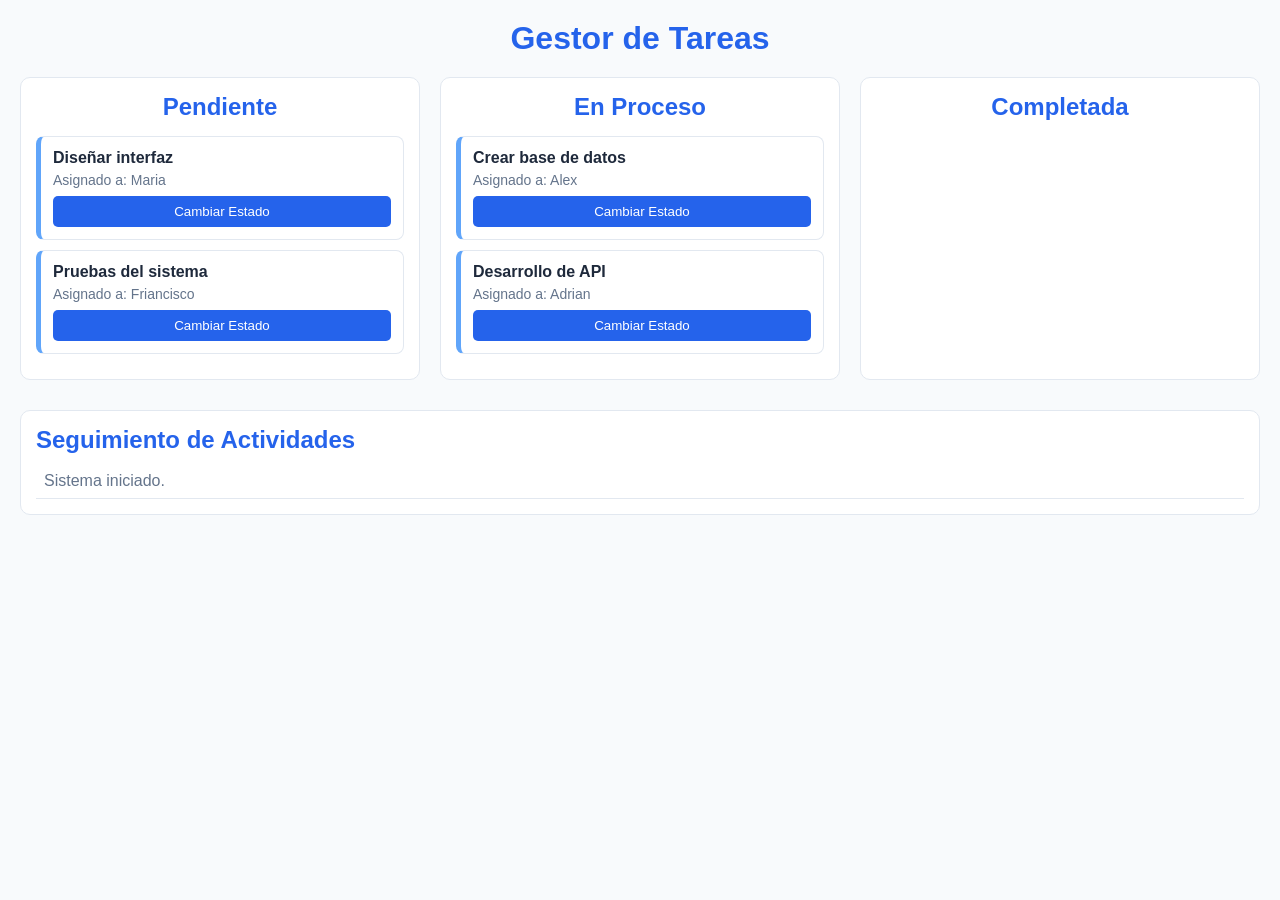
==== views/tasks.html @ fcf4d75a "feat:Implementacion de la estructura de la interfaz de tareas" ====
<!DOCTYPE html>
<html lang="es">
<head>
    <meta charset="UTF-8">
    <meta name="viewport" content="width=device-width, initial-scale=1.0">
    <title>Gestor de Tareas</title>

    <link rel="stylesheet" href="../styles/tasks.css">
    </style>
</head>
<body>

    <h1>Gestor de Tareas</h1>

    <div class="kanban">

        <div class="column">
            <h2>Pendiente</h2>
            <div id="pendiente"></div>
        </div>

        <div class="column">
            <h2>En Proceso</h2>
            <div id="proceso"></div>
        </div>

        <div class="column">
            <h2>Completada</h2>
            <div id="completada"></div>
        </div>

    </div>

    <div class="activity-panel">
        <h2>Seguimiento de Actividades</h2>
        <ul id="activityList"></ul>
    </div>

    <script src="../scripts/tasks.js"></script>

</body>
</html>
---- styles/tasks.css ----
:root{
            --primary:#2563EB;
            --primary-hover:#1D4ED8;
            --secondary:#60A5FA;
            --background:#F8FAFC;
            --surface:#FFFFFF;
            --border:#E2E8F0;
            --text-primary:#1E293B;
            --text-secondary:#64748B;
        }

        *{
            margin:0;
            padding:0;
            box-sizing:border-box;
            font-family:Arial, sans-serif;
        }

        body{
            background:var(--background);
            color:var(--text-primary);
            padding:20px;
        }

        h1{
            text-align:center;
            margin-bottom:20px;
            color:var(--primary);
        }

        .kanban{
            display:grid;
            grid-template-columns:repeat(3,1fr);
            gap:20px;
            margin-bottom:30px;
        }

        .column{
            background:var(--surface);
            border:1px solid var(--border);
            border-radius:10px;
            padding:15px;
        }

        .column h2{
            text-align:center;
            margin-bottom:15px;
            color:var(--primary);
        }

        .task{
            background:var(--surface);
            border:1px solid var(--border);
            border-left:5px solid var(--secondary);
            border-radius:8px;
            padding:12px;
            margin-bottom:10px;
        }

        .task h3{
            font-size:16px;
            margin-bottom:5px;
        }

        .task p{
            font-size:14px;
            color:var(--text-secondary);
            margin-bottom:8px;
        }

        .task button{
            width:100%;
            padding:8px;
            border:none;
            border-radius:5px;
            background:var(--primary);
            color:white;
            cursor:pointer;
        }

        .task button:hover{
            background:var(--primary-hover);
        }

        .activity-panel{
            background:var(--surface);
            border:1px solid var(--border);
            border-radius:10px;
            padding:15px;
        }

        .activity-panel h2{
            color:var(--primary);
            margin-bottom:10px;
        }

        #activityList{
            list-style:none;
        }

        #activityList li{
            padding:8px;
            border-bottom:1px solid var(--border);
            color:var(--text-secondary);
        }

        @media(max-width:768px){
            .kanban{
                grid-template-columns:1fr;
            }
        }
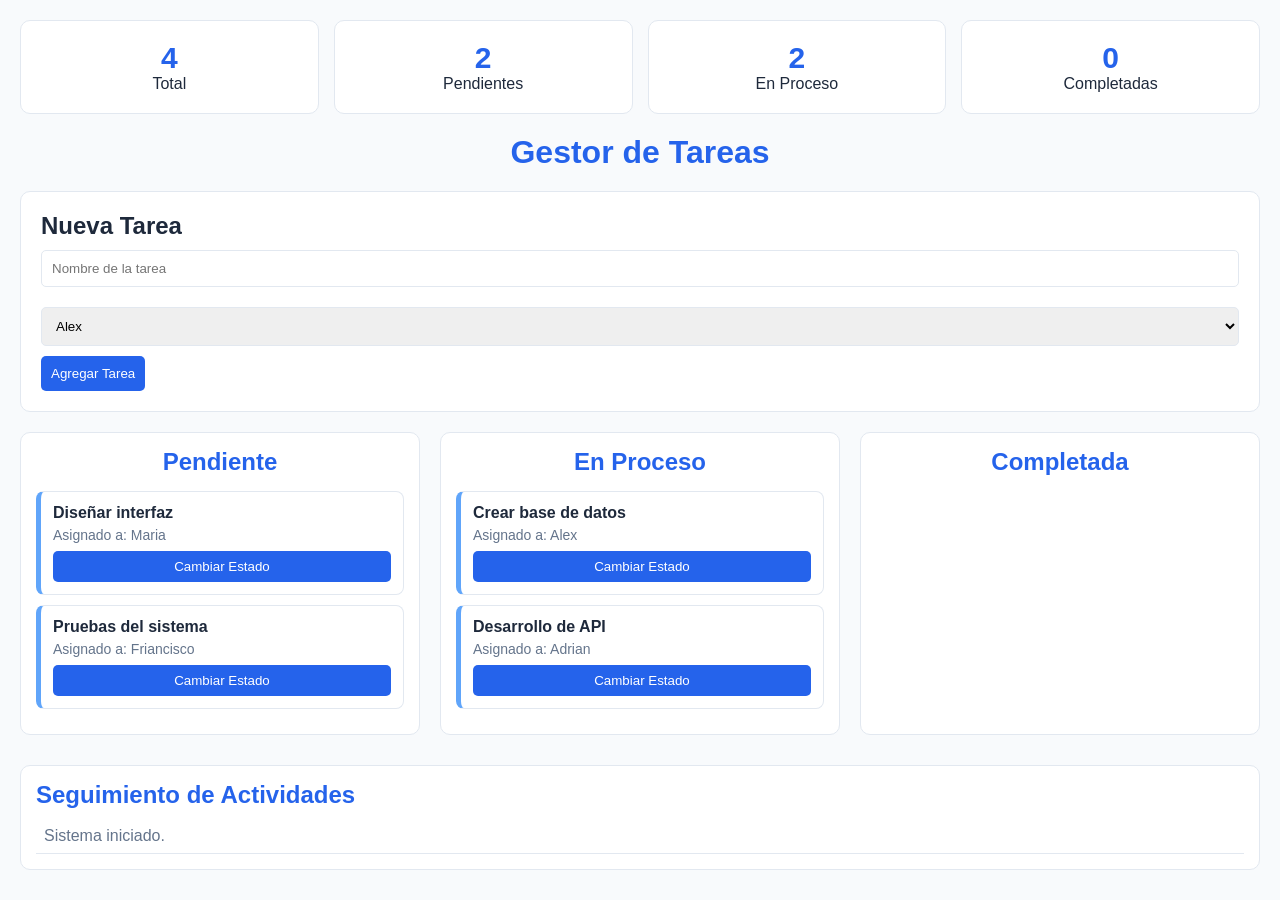
==== commit 0eee360f: "feat:Marcadores de estadisticas generales y formulario para anadir tareas" ====
--- a/views/tasks.html
+++ b/views/tasks.html
@@ -10,7 +10,44 @@
 </head>
 <body>
 
+    <div class="stats">
+
+    <div class="stat-card">
+        <h3 id="totalTareas">0</h3>
+        <p>Total</p>
+    </div>
+
+    <div class="stat-card">
+        <h3 id="pendientesCount">0</h3>
+        <p>Pendientes</p>
+    </div>
+
+    <div class="stat-card">
+        <h3 id="procesoCount">0</h3>
+        <p>En Proceso</p>
+    </div>
+
+    <div class="stat-card">
+        <h3 id="completadasCount">0</h3>
+        <p>Completadas</p>
+    </div>
+
+</div>
+
     <h1>Gestor de Tareas</h1>
+
+        <div class="form-container">
+            <h2>Nueva Tarea</h2>
+
+            <input type="text" id="tituloTarea"
+                placeholder="Nombre de la tarea">
+
+            <select id="usuarioTarea"></select>
+
+            <button onclick="agregarTarea()">
+                Agregar Tarea
+            </button>
+        </div>
 
     <div class="kanban">
 
--- a/styles/tasks.css
+++ b/styles/tasks.css
@@ -108,4 +108,59 @@
             .kanban{
                 grid-template-columns:1fr;
             }
-        }+        }
+
+        .form-container{
+    background: var(--surface);
+    border: 1px solid var(--border);
+    border-radius: 10px;
+    padding: 20px;
+    margin-bottom: 20px;
+    }
+
+    .form-container input,
+    .form-container select{
+        width: 100%;
+        padding: 10px;
+        margin: 10px 0;
+        border: 1px solid var(--border);
+        border-radius: 5px;
+    }
+
+    .form-container button{
+        background: var(--primary);
+        color: white;
+        border: none;
+        padding: 10px;
+        border-radius: 5px;
+        cursor: pointer;
+    }
+
+    .stats{
+    display:grid;
+    grid-template-columns:repeat(4,1fr);
+    gap:15px;
+    margin-bottom:20px;
+}
+
+.stat-card{
+    background:var(--surface);
+    border:1px solid var(--border);
+    border-radius:10px;
+    padding:20px;
+    text-align:center;
+}
+
+.stat-card h3{
+    color:var(--primary);
+    font-size:30px;
+}
+
+.delete-btn{
+    margin-top:8px;
+    background:#DC2626 !important;
+}
+
+.delete-btn:hover{
+    background:#B91C1C !important;
+}
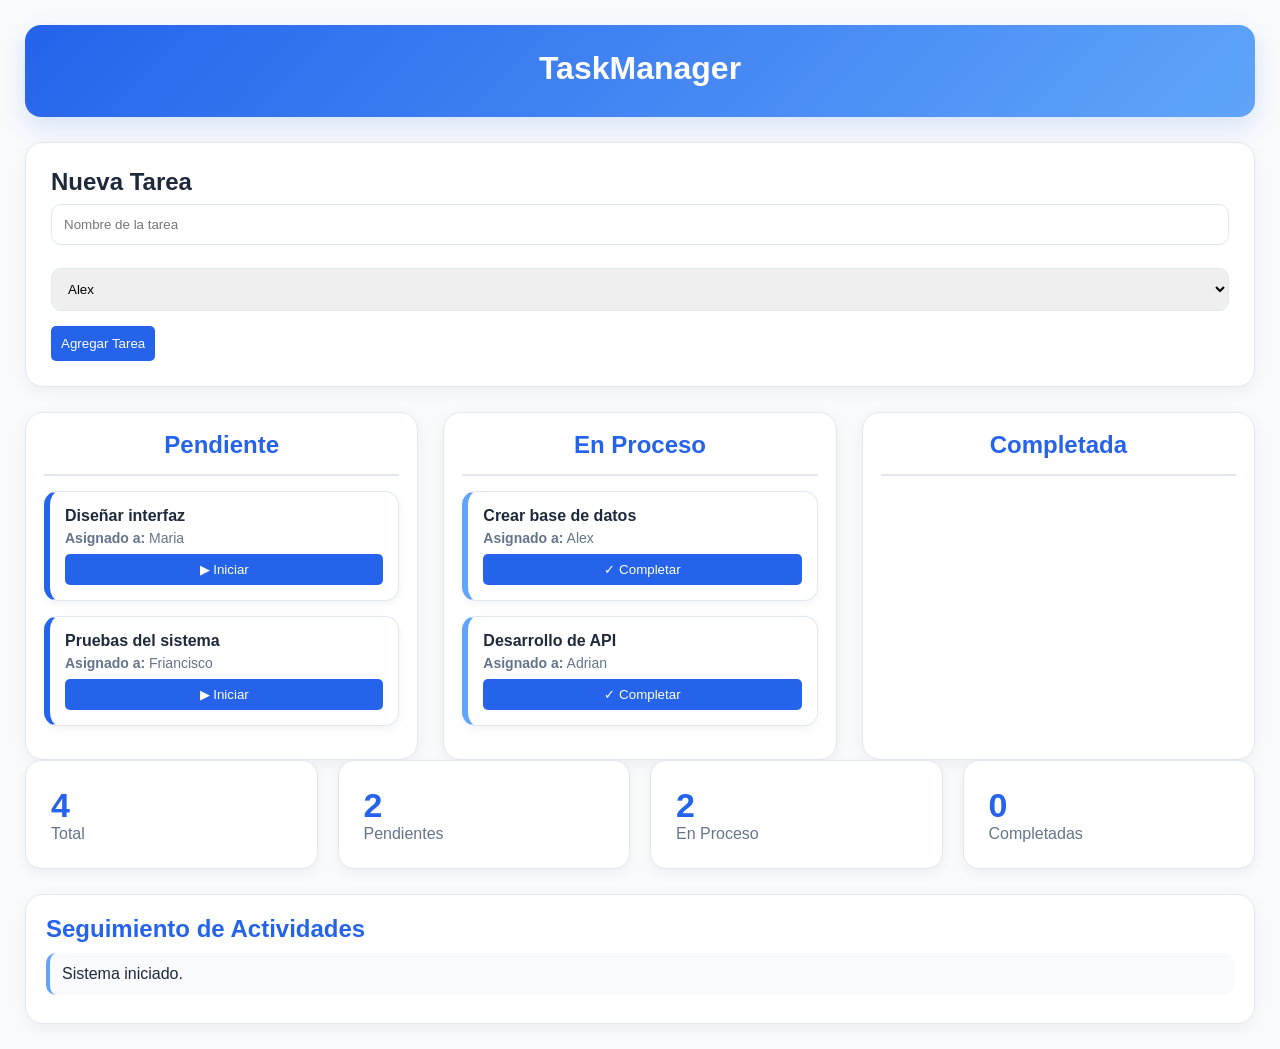
==== commit fc53596d: "Mejoras visuales de la interfaz" ====
--- a/views/tasks.html
+++ b/views/tasks.html
@@ -10,31 +10,13 @@
 </head>
 <body>
 
-    <div class="stats">
+    
 
-    <div class="stat-card">
-        <h3 id="totalTareas">0</h3>
-        <p>Total</p>
+   <header class="header">
+    <div>
+        <h1>TaskManager</h1>
     </div>
-
-    <div class="stat-card">
-        <h3 id="pendientesCount">0</h3>
-        <p>Pendientes</p>
-    </div>
-
-    <div class="stat-card">
-        <h3 id="procesoCount">0</h3>
-        <p>En Proceso</p>
-    </div>
-
-    <div class="stat-card">
-        <h3 id="completadasCount">0</h3>
-        <p>Completadas</p>
-    </div>
-
-</div>
-
-    <h1>Gestor de Tareas</h1>
+</header>
 
         <div class="form-container">
             <h2>Nueva Tarea</h2>
@@ -68,6 +50,35 @@
 
     </div>
 
+
+
+
+<div class="stats">
+
+    <div class="stat-card">
+        <h3 id="totalTareas">0</h3>
+        <p>Total</p>
+    </div>
+
+    <div class="stat-card">
+        <h3 id="pendientesCount">0</h3>
+        <p>Pendientes</p>
+    </div>
+
+    <div class="stat-card">
+        <h3 id="procesoCount">0</h3>
+        <p>En Proceso</p>
+    </div>
+
+    <div class="stat-card">
+        <h3 id="completadasCount">0</h3>
+        <p>Completadas</p>
+    </div>
+
+</div>
+
+
+
     <div class="activity-panel">
         <h2>Seguimiento de Actividades</h2>
         <ul id="activityList"></ul>
--- a/styles/tasks.css
+++ b/styles/tasks.css
@@ -16,10 +16,37 @@
             font-family:Arial, sans-serif;
         }
 
+        .header{
+            background:linear-gradient(
+                135deg,
+                #2563EB,
+                #60A5FA
+            );
+
+            color:white;
+            padding:25px;
+            border-radius:16px;
+            margin-bottom:25px;
+
+            box-shadow:
+                0 10px 25px rgba(37,99,235,.15);
+        }
+
+        .header h1{
+            color: #ffffff;
+            font-size:32px;
+            margin-bottom:5px;
+        }
+
+        .header p{
+            opacity:.9;
+        }
+
         body{
-            background:var(--background);
-            color:var(--text-primary);
-            padding:20px;
+            background:#F8FAFC;
+            color:#1E293B;
+            padding:25px;
+            min-height:100vh;
         }
 
         h1{
@@ -31,30 +58,56 @@
         .kanban{
             display:grid;
             grid-template-columns:repeat(3,1fr);
-            gap:20px;
-            margin-bottom:30px;
+            gap:25px;
         }
 
         .column{
-            background:var(--surface);
-            border:1px solid var(--border);
-            border-radius:10px;
-            padding:15px;
+            background:white;
+
+            border:1px solid #E2E8F0;
+
+            border-radius:18px;
+
+            padding:18px;
+
+            box-shadow:
+                0 4px 15px rgba(0,0,0,.05);
         }
 
         .column h2{
             text-align:center;
+
+            padding-bottom:15px;
+
             margin-bottom:15px;
-            color:var(--primary);
+
+            border-bottom:2px solid #E2E8F0;
+
+            color:#2563EB;
         }
 
         .task{
-            background:var(--surface);
-            border:1px solid var(--border);
-            border-left:5px solid var(--secondary);
-            border-radius:8px;
-            padding:12px;
-            margin-bottom:10px;
+            background:white;
+
+            border:1px solid #E2E8F0;
+
+            border-radius:14px;
+
+            padding:15px;
+
+            margin-bottom:15px;
+
+            transition:.25s;
+
+            box-shadow:
+                0 3px 10px rgba(0,0,0,.05);
+        }
+
+        .task:hover{
+            transform:translateY(-3px);
+
+            box-shadow:
+                0 8px 20px rgba(0,0,0,.08);
         }
 
         .task h3{
@@ -78,15 +131,30 @@
             cursor:pointer;
         }
 
+        .task.pendiente{
+            border-left:6px solid #2563EB;
+        }
+
+        .task.enproceso{
+            border-left:6px solid #60A5FA;
+        }
+
+        .task.completada{
+            border-left:6px solid #16A34A;
+        }
+
         .task button:hover{
             background:var(--primary-hover);
         }
 
         .activity-panel{
-            background:var(--surface);
-            border:1px solid var(--border);
-            border-radius:10px;
-            padding:15px;
+            margin-top:25px;
+            background:white;
+            border-radius:18px;
+            border:1px solid #E2E8F0;
+            padding:20px;
+            box-shadow:
+                0 4px 15px rgba(0,0,0,.05);
         }
 
         .activity-panel h2{
@@ -99,9 +167,11 @@
         }
 
         #activityList li{
-            padding:8px;
-            border-bottom:1px solid var(--border);
-            color:var(--text-secondary);
+            padding:12px;
+            margin-bottom:8px;
+            background:#F8FAFC;
+            border-radius:10px;
+            border-left:4px solid #60A5FA;
         }
 
         @media(max-width:768px){
@@ -111,21 +181,48 @@
         }
 
         .form-container{
-    background: var(--surface);
-    border: 1px solid var(--border);
-    border-radius: 10px;
-    padding: 20px;
-    margin-bottom: 20px;
-    }
+    background:white;
+
+    border:1px solid #E2E8F0;
+
+    border-radius:18px;
+
+    padding:25px;
+
+    margin-bottom:25px;
+
+    box-shadow:
+        0 4px 15px rgba(0,0,0,.05);
+}
 
     .form-container input,
-    .form-container select{
-        width: 100%;
-        padding: 10px;
-        margin: 10px 0;
-        border: 1px solid var(--border);
-        border-radius: 5px;
-    }
+.form-container select{
+
+    width:100%;
+
+    padding:12px;
+
+    border:1px solid #E2E8F0;
+
+    border-radius:10px;
+
+    margin-top:8px;
+    margin-bottom:15px;
+
+    transition:.2s;
+}
+
+.form-container input:focus,
+.form-container select:focus{
+
+    outline:none;
+
+    border-color:#2563EB;
+
+    box-shadow:
+        0 0 0 4px
+        rgba(37,99,235,.15);
+}
 
     .form-container button{
         background: var(--primary);
@@ -136,24 +233,36 @@
         cursor: pointer;
     }
 
-    .stats{
+   .stats{
     display:grid;
-    grid-template-columns:repeat(4,1fr);
-    gap:15px;
-    margin-bottom:20px;
+    grid-template-columns:repeat(auto-fit,minmax(180px,1fr));
+    gap:20px;
+    margin-bottom:25px;
 }
 
 .stat-card{
-    background:var(--surface);
-    border:1px solid var(--border);
-    border-radius:10px;
-    padding:20px;
-    text-align:center;
+    background:white;
+    border:1px solid #E2E8F0;
+    border-radius:16px;
+    padding:25px;
+
+    box-shadow:
+        0 4px 12px rgba(0,0,0,.05);
+
+    transition:.3s;
+}
+
+.stat-card:hover{
+    transform:translateY(-4px);
 }
 
 .stat-card h3{
-    color:var(--primary);
-    font-size:30px;
+    font-size:34px;
+    color:#2563EB;
+}
+
+.stat-card p{
+    color:#64748B;
 }
 
 .delete-btn{
@@ -163,4 +272,31 @@
 
 .delete-btn:hover{
     background:#B91C1C !important;
+}
+
+.btn-pendiente{
+    background:#2563EB;
+    color:white;
+}
+
+.btn-pendiente:hover{
+    background:#1D4ED8;
+}
+
+.btn-proceso{
+    background:#60A5FA;
+    color:white;
+}
+
+.btn-proceso:hover{
+    background:#2563EB;
+}
+
+.btn-completada{
+    background:#16A34A;
+    color:white;
+}
+
+.btn-completada:hover{
+    background:#15803D;
 }
